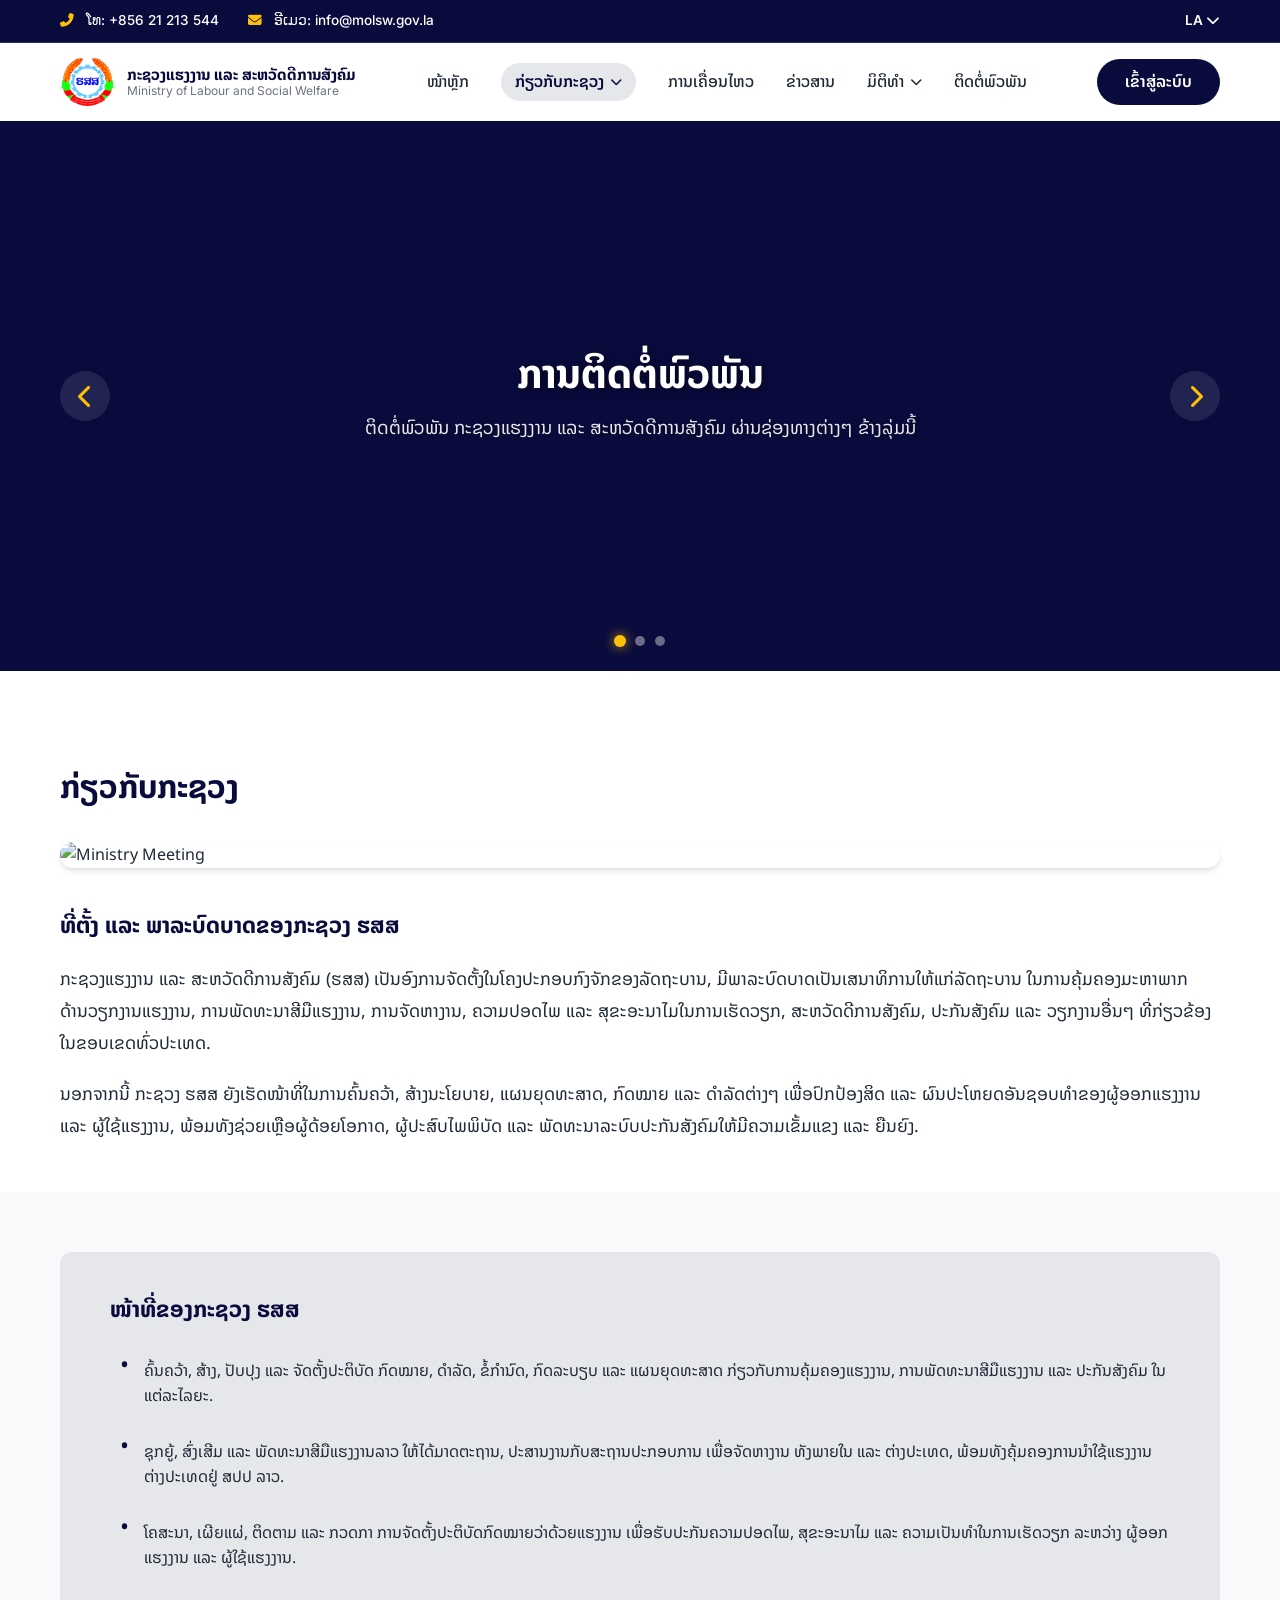
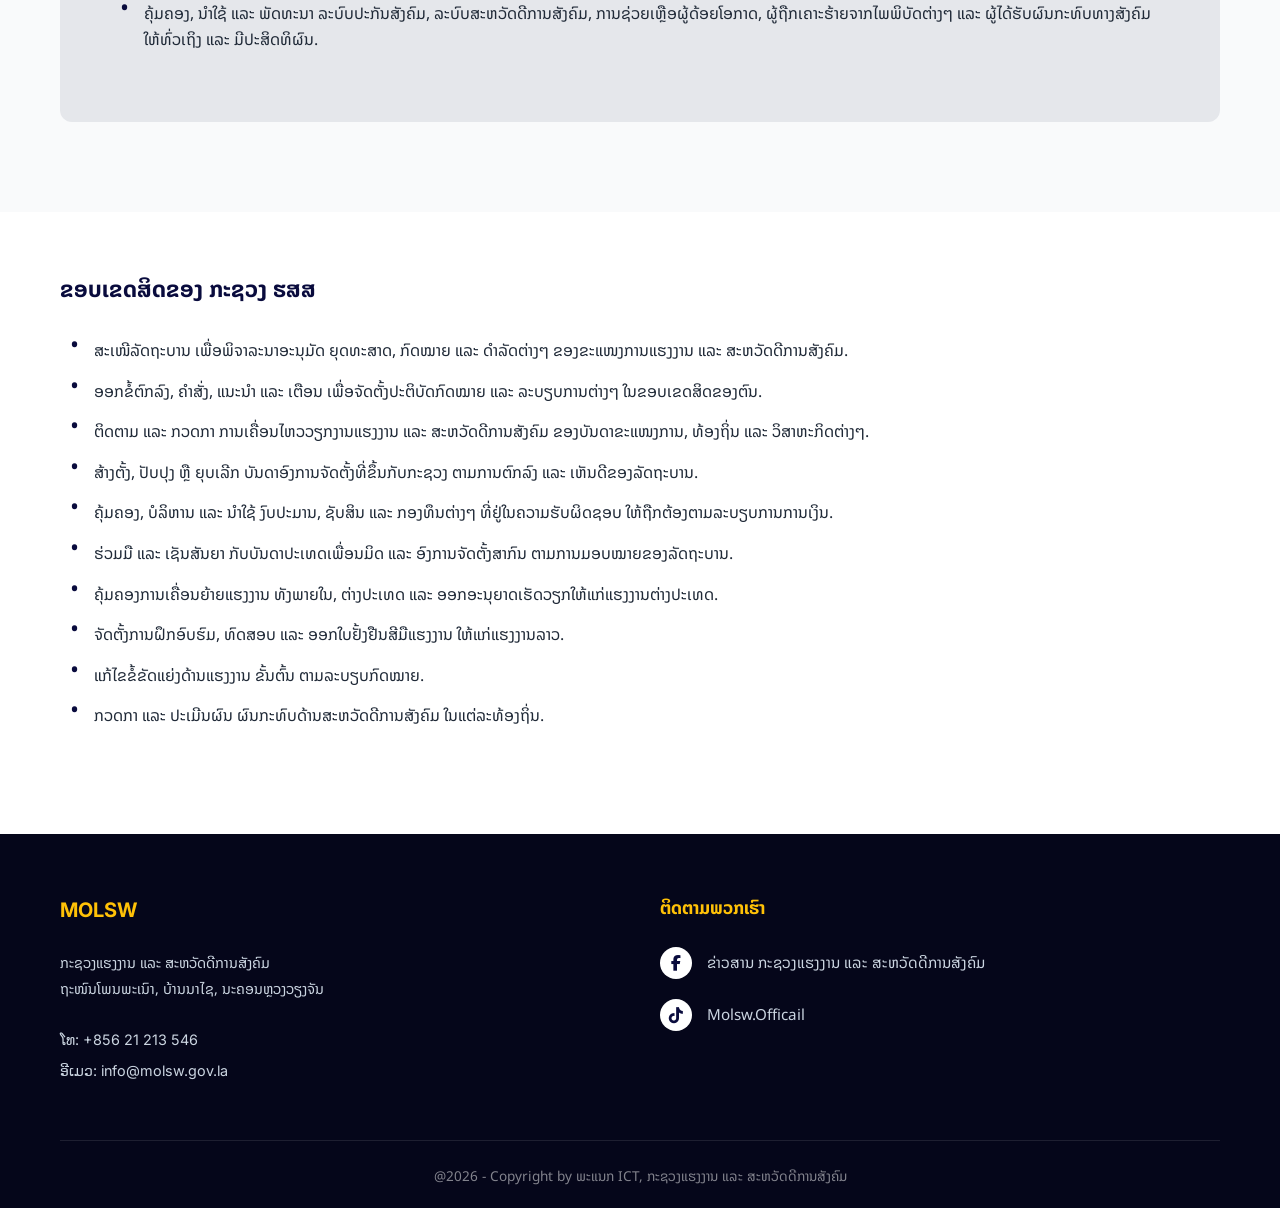
==== about.html @ d8a9773e "Initial commit with GitHub Pages deployment workflow" ====
<!doctype html>
<html lang="lo">
  <head>
    <meta charset="UTF-8" />
    <meta name="viewport" content="width=device-width, initial-scale=1.0" />
    <title>ກ່ຽວກັບກະຊວງ | About Ministry</title>
    <!-- SEO Best Practices implemented: Proper title tag and meta description below -->
    <meta
      name="description"
      content="ກ່ຽວກັບກະຊວງແຮງງານ ແລະ ສະຫວັດດີການສັງຄົມ: ທີ່ຕັ້ງ, ພາລະບົດບາດ, ໜ້າທີ່ ແລະ ຂອບເຂດສິດ."
    />
    <link rel="stylesheet" href="css/style.css" />
    <link rel="stylesheet" href="css/about.css" />
    <link
      href="https://fonts.googleapis.com/css2?family=Inter:wght@400;500;600;700&family=Noto+Sans+Lao:wght@400;500;600;700&display=swap"
      rel="stylesheet"
    />
    <link
      rel="stylesheet"
      href="https://cdnjs.cloudflare.com/ajax/libs/font-awesome/6.4.0/css/all.min.css"
    />
  </head>
  <body>
    <!-- Top Bar -->
    <div class="top-bar">
      <div class="container top-bar-inner">
        <div class="contact-info">
          <span><i class="fas fa-phone-alt"></i> ໂທ: +856 21 213 544</span>
          <span><i class="fas fa-envelope"></i> ອີເມວ: info@molsw.gov.la</span>
        </div>
        <div class="lang-selector">
          <span>LA <i class="fas fa-chevron-down"></i></span>
        </div>
      </div>
    </div>

    <!-- Navigation -->
    <nav class="navbar">
      <div class="container navbar-inner">
        <div class="logo">
          <a
            href="index.html"
            style="
              display: flex;
              align-items: center;
              gap: 12px;
              text-decoration: none;
            "
          >
            <img
              src="assets/logo.png"
              alt="MOLSW Logo"
              style="height: 48px; width: auto; object-fit: contain"
            />
            <div>
              <div
                style="
                  font-weight: 700;
                  color: var(--primary-blue);
                  font-size: 0.95rem;
                  line-height: 1.25;
                "
              >
                ກະຊວງແຮງງານ ແລະ ສະຫວັດດີການສັງຄົມ
              </div>
              <div
                style="
                  font-size: 0.75rem;
                  color: var(--text-muted);
                  font-family: var(--font-en);
                  line-height: 1.2;
                "
              >
                Ministry of Labour and Social Welfare
              </div>
            </div>
          </a>
        </div>
        <ul class="nav-links">
          <li><a href="index.html">ໜ້າຫຼັກ</a></li>
          <li class="dropdown">
            <a
              href="#"
              onclick="
                this.parentElement.classList.toggle('open');
                return false;
              "
              class="active"
              >ກ່ຽວກັບກະຊວງ <i class="fas fa-chevron-down"></i
            ></a>
            <ul class="dropdown-menu">
              <li><a href="about.html">ກ່ຽວກັບກະຊວງ</a></li>
              <li><a href="organization.html">ກົງຈັກການຈັດຕັ້ງ</a></li>
              <li><a href="sectors.html">ຂະແໜງການ</a></li>
            </ul>
          </li>
          <li><a href="activities.html">ການເຄື່ອນໄຫວ</a></li>
          <li><a href="news.html">ຂ່າວສານ</a></li>
          <li class="dropdown">
            <a
              href="#"
              onclick="
                this.parentElement.classList.toggle('open');
                return false;
              "
              >ມິຕິທຳ <i class="fas fa-chevron-down"></i
            ></a>
            <ul class="dropdown-menu">
              <li><a href="policy.html?tab=decree">ນິຕິການ</a></li>
              <li><a href="magazine.html">ວາລະສານ</a></li>
            </ul>
          </li>
          <li><a href="contact.html">ຕິດຕໍ່ພົວພັນ</a></li>
        </ul>
        <a href="#" class="btn btn-primary btn-login">ເຂົ້າສູ່ລະບົບ</a>
      </div>
    </nav>
    <div class="hero hero-sectors">
      <div class="hero-slider">
        <!-- Slide 1 -->
        <div
          class="slide active"
          style="
            background-image: url(&quot;https://images.unsplash.com/photo-1575517111478-7f6afd0973db?auto=format&fit=crop&w=1920&q=80&quot;);
          "
        >
          <div
            class="container slide-content"
            style="text-align: center; margin: 0 auto; justify-content: center"
          >
            <h1
              style="
                font-size: 2.5rem;
                text-shadow: 2px 2px 8px rgba(0, 0, 0, 0.6);
              "
            >
              ການຕິດຕໍ່ພົວພັນ
            </h1>
            <p
              style="
                font-size: 1.15rem;
                max-width: 700px;
                margin: 15px auto 0;
                text-shadow: 1px 1px 4px rgba(0, 0, 0, 0.6);
              "
            >
              ຕິດຕໍ່ພົວພັນ ກະຊວງແຮງງານ ແລະ ສະຫວັດດີການສັງຄົມ ຜ່ານຊ່ອງທາງຕ່າງໆ
              ຂ້າງລຸ່ມນີ້
            </p>
          </div>
        </div>

        <!-- Slide 2 -->
        <div
          class="slide"
          style="
            background-image: url(&quot;https://images.unsplash.com/photo-1517245386807-bb43f82c33c4?auto=format&fit=crop&w=1920&q=80&quot;);
          "
        >
          <div
            class="container slide-content"
            style="text-align: center; margin: 0 auto; justify-content: center"
          >
            <h1
              style="
                font-size: 2.5rem;
                text-shadow: 2px 2px 8px rgba(0, 0, 0, 0.6);
              "
            >
              ພົວພັນວຽກງານສະດວກວ່ອງໄວ
            </h1>
            <p
              style="
                font-size: 1.15rem;
                max-width: 700px;
                margin: 15px auto 0;
                text-shadow: 1px 1px 4px rgba(0, 0, 0, 0.6);
              "
            >
              ຍິນດີຕ້ອນຮັບ ແລະ ພ້ອມໃຫ້ບໍລິການແກ່ປະຊາຊົນທຸກພາກສ່ວນ ດ້ວຍຄວາມຈິງໃຈ
            </p>
          </div>
        </div>

        <!-- Slide 3 -->
        <div
          class="slide"
          style="
            background-image: url(&quot;https://images.unsplash.com/photo-1522071820081-009f0129c71c?auto=format&fit=crop&w=1920&q=80&quot;);
          "
        >
          <div
            class="container slide-content"
            style="text-align: center; margin: 0 auto; justify-content: center"
          >
            <h1
              style="
                font-size: 2.5rem;
                text-shadow: 2px 2px 8px rgba(0, 0, 0, 0.6);
              "
            >
              ສົ່ງຄຳຄິດເຫັນຫາພວກເຮົາ
            </h1>
            <p
              style="
                font-size: 1.15rem;
                max-width: 700px;
                margin: 15px auto 0;
                text-shadow: 1px 1px 4px rgba(0, 0, 0, 0.6);
              "
            >
              ທ່ານສາມາດສົ່ງຄຳຖາມ, ຂໍ້ສະເໜີ ຫຼື ຄຳຄິດເຫັນຕ່າງໆ
              ຜ່ານແບບຟອມອອນລາຍໄດ້ຕະຫຼອດ 24 ຊົ່ວໂມງ
            </p>
          </div>
        </div>
      </div>

      <!-- Navigation controls -->
      <div class="hero-nav container">
        <button class="nav-prev"><i class="fas fa-chevron-left"></i></button>
        <button class="nav-next"><i class="fas fa-chevron-right"></i></button>
      </div>

      <!-- Indicators dots -->
      <div class="hero-indicators">
        <span class="indicator-dot active" data-slide="0"></span>
        <span class="indicator-dot" data-slide="1"></span>
        <span class="indicator-dot" data-slide="2"></span>
      </div>
    </div>

    <!-- About Content Section -->
    <main class="about-page-content">
      <!-- Introduction -->
      <section class="section about-intro">
        <div class="container">
          <h2 class="section-title text-primary mb-30">ກ່ຽວກັບກະຊວງ</h2>
          <div class="about-hero-image mb-40">
            <img
              src="https://images.unsplash.com/photo-1556761175-5973dc0f32e7?auto=format&fit=crop&w=1200&q=80"
              alt="Ministry Meeting"
            />
          </div>

          <div class="about-role">
            <h3 class="text-primary mb-20">
              ທີ່ຕັ້ງ ແລະ ພາລະບົດບາດຂອງກະຊວງ ຮສສ
            </h3>
            <p
              class="about-description"
              style="
                font-size: 1.1rem;
                line-height: 1.8;
                color: var(--text-dark);
                margin-bottom: 20px;
              "
            >
              ກະຊວງແຮງງານ ແລະ ສະຫວັດດີການສັງຄົມ (ຮສສ)
              ເປັນອົງການຈັດຕັ້ງໃນໂຄງປະກອບກົງຈັກຂອງລັດຖະບານ,
              ມີພາລະບົດບາດເປັນເສນາທິການໃຫ້ແກ່ລັດຖະບານ ໃນການຄຸ້ມຄອງມະຫາພາກ
              ດ້ານວຽກງານແຮງງານ, ການພັດທະນາສີມືແຮງງານ, ການຈັດຫາງານ, ຄວາມປອດໄພ ແລະ
              ສຸຂະອະນາໄມໃນການເຮັດວຽກ, ສະຫວັດດີການສັງຄົມ, ປະກັນສັງຄົມ ແລະ
              ວຽກງານອື່ນໆ ທີ່ກ່ຽວຂ້ອງໃນຂອບເຂດທົ່ວປະເທດ.
            </p>
            <p
              class="about-description"
              style="
                font-size: 1.1rem;
                line-height: 1.8;
                color: var(--text-dark);
              "
            >
              ນອກຈາກນີ້ ກະຊວງ ຮສສ ຍັງເຮັດໜ້າທີ່ໃນການຄົ້ນຄວ້າ, ສ້າງນະໂຍບາຍ,
              ແຜນຍຸດທະສາດ, ກົດໝາຍ ແລະ ດຳລັດຕ່າງໆ ເພື່ອປົກປ້ອງສິດ ແລະ
              ຜົນປະໂຫຍດອັນຊອບທຳຂອງຜູ້ອອກແຮງງານ ແລະ ຜູ້ໃຊ້ແຮງງານ,
              ພ້ອມທັງຊ່ວຍເຫຼືອຜູ້ດ້ອຍໂອກາດ, ຜູ້ປະສົບໄພພິບັດ ແລະ
              ພັດທະນາລະບົບປະກັນສັງຄົມໃຫ້ມີຄວາມເຂັ້ມແຂງ ແລະ ຍືນຍົງ.
            </p>
          </div>
        </div>
      </section>

      <!-- Duties Section -->
      <section class="section duties-section bg-light">
        <div class="container">
          <div class="duties-card card">
            <h3 class="text-primary mb-30">ໜ້າທີ່ຂອງກະຊວງ ຮສສ</h3>
            <ul class="dotted-list primary-bullets">
              <li>
                ຄົ້ນຄວ້າ, ສ້າງ, ປັບປຸງ ແລະ ຈັດຕັ້ງປະຕິບັດ ກົດໝາຍ, ດຳລັດ,
                ຂໍ້ກຳນົດ, ກົດລະບຽບ ແລະ ແຜນຍຸດທະສາດ ກ່ຽວກັບການຄຸ້ມຄອງແຮງງານ,
                ການພັດທະນາສີມືແຮງງານ ແລະ ປະກັນສັງຄົມ ໃນແຕ່ລະໄລຍະ.
              </li>
              <li>
                ຊຸກຍູ້, ສົ່ງເສີມ ແລະ ພັດທະນາສີມືແຮງງານລາວ ໃຫ້ໄດ້ມາດຕະຖານ,
                ປະສານງານກັບສະຖານປະກອບການ ເພື່ອຈັດຫາງານ ທັງພາຍໃນ ແລະ ຕ່າງປະເທດ,
                ພ້ອມທັງຄຸ້ມຄອງການນຳໃຊ້ແຮງງານຕ່າງປະເທດຢູ່ ສປປ ລາວ.
              </li>
              <li>
                ໂຄສະນາ, ເຜີຍແຜ່, ຕິດຕາມ ແລະ ກວດກາ
                ການຈັດຕັ້ງປະຕິບັດກົດໝາຍວ່າດ້ວຍແຮງງານ ເພື່ອຮັບປະກັນຄວາມປອດໄພ,
                ສຸຂະອະນາໄມ ແລະ ຄວາມເປັນທຳໃນການເຮັດວຽກ ລະຫວ່າງ ຜູ້ອອກແຮງງານ ແລະ
                ຜູ້ໃຊ້ແຮງງານ.
              </li>
              <li>
                ຄຸ້ມຄອງ, ນຳໃຊ້ ແລະ ພັດທະນາ ລະບົບປະກັນສັງຄົມ,
                ລະບົບສະຫວັດດີການສັງຄົມ, ການຊ່ວຍເຫຼືອຜູ້ດ້ອຍໂອກາດ,
                ຜູ້ຖືກເຄາະຮ້າຍຈາກໄພພິບັດຕ່າງໆ ແລະ ຜູ້ໄດ້ຮັບຜົນກະທົບທາງສັງຄົມ
                ໃຫ້ທົ່ວເຖິງ ແລະ ມີປະສິດທິຜົນ.
              </li>
            </ul>
          </div>
        </div>
      </section>

      <!-- Rights Section -->
      <section class="section rights-section">
        <div class="container">
          <div class="rights-content">
            <h3 class="text-primary mb-30">ຂອບເຂດສິດຂອງ ກະຊວງ ຮສສ</h3>
            <ul class="dotted-list primary-bullets single-line">
              <li>
                ສະເໜີລັດຖະບານ ເພື່ອພິຈາລະນາອະນຸມັດ ຍຸດທະສາດ, ກົດໝາຍ ແລະ
                ດຳລັດຕ່າງໆ ຂອງຂະແໜງການແຮງງານ ແລະ ສະຫວັດດີການສັງຄົມ.
              </li>
              <li>
                ອອກຂໍ້ຕົກລົງ, ຄຳສັ່ງ, ແນະນຳ ແລະ ເຕືອນ ເພື່ອຈັດຕັ້ງປະຕິບັດກົດໝາຍ
                ແລະ ລະບຽບການຕ່າງໆ ໃນຂອບເຂດສິດຂອງຕົນ.
              </li>
              <li>
                ຕິດຕາມ ແລະ ກວດກາ ການເຄື່ອນໄຫວວຽກງານແຮງງານ ແລະ ສະຫວັດດີການສັງຄົມ
                ຂອງບັນດາຂະແໜງການ, ທ້ອງຖິ່ນ ແລະ ວິສາຫະກິດຕ່າງໆ.
              </li>
              <li>
                ສ້າງຕັ້ງ, ປັບປຸງ ຫຼື ຍຸບເລີກ ບັນດາອົງການຈັດຕັ້ງທີ່ຂຶ້ນກັບກະຊວງ
                ຕາມການຕົກລົງ ແລະ ເຫັນດີຂອງລັດຖະບານ.
              </li>
              <li>
                ຄຸ້ມຄອງ, ບໍລິຫານ ແລະ ນຳໃຊ້ ງົບປະມານ, ຊັບສິນ ແລະ ກອງທຶນຕ່າງໆ
                ທີ່ຢູ່ໃນຄວາມຮັບຜິດຊອບ ໃຫ້ຖືກຕ້ອງຕາມລະບຽບການການເງິນ.
              </li>
              <li>
                ຮ່ວມມື ແລະ ເຊັນສັນຍາ ກັບບັນດາປະເທດເພື່ອນມິດ ແລະ
                ອົງການຈັດຕັ້ງສາກົນ ຕາມການມອບໝາຍຂອງລັດຖະບານ.
              </li>
              <li>
                ຄຸ້ມຄອງການເຄື່ອນຍ້າຍແຮງງານ ທັງພາຍໃນ, ຕ່າງປະເທດ ແລະ
                ອອກອະນຸຍາດເຮັດວຽກໃຫ້ແກ່ແຮງງານຕ່າງປະເທດ.
              </li>
              <li>
                ຈັດຕັ້ງການຝຶກອົບຮົມ, ທົດສອບ ແລະ ອອກໃບຢັ້ງຢືນສີມືແຮງງານ
                ໃຫ້ແກ່ແຮງງານລາວ.
              </li>
              <li>ແກ້ໄຂຂໍ້ຂັດແຍ່ງດ້ານແຮງງານ ຂັ້ນຕົ້ນ ຕາມລະບຽບກົດໝາຍ.</li>
              <li>
                ກວດກາ ແລະ ປະເມີນຜົນ ຜົນກະທົບດ້ານສະຫວັດດີການສັງຄົມ
                ໃນແຕ່ລະທ້ອງຖິ່ນ.
              </li>
            </ul>
          </div>
        </div>
      </section>
    </main>

    <!-- Footer -->
    <footer class="footer">
      <div class="container">
        <div class="footer-grid">
          <!-- Left Info -->
          <div class="footer-info">
            <h3 class="footer-brand">MOLSW</h3>
            <p class="footer-address">
              ກະຊວງແຮງງານ ແລະ ສະຫວັດດີການສັງຄົມ<br />ຖະໜົນໂພນພະເນົາ, ບ້ານນາໄຊ,
              ນະຄອນຫຼວງວຽງຈັນ
            </p>
            <div class="footer-contact">
              <p>ໂທ: +856 21 213 546</p>
              <p>ອີເມວ: info@molsw.gov.la</p>
            </div>
          </div>

          <!-- Right Socials -->
          <div class="footer-social">
            <h3 class="social-title">ຕິດຕາມພວກເຮົາ</h3>
            <div class="social-links">
              <a href="#" class="social-item">
                <div class="social-icon"><i class="fab fa-facebook-f"></i></div>
                <span>ຂ່າວສານ ກະຊວງແຮງງານ ແລະ ສະຫວັດດີການສັງຄົມ</span>
              </a>
              <a href="#" class="social-item">
                <div class="social-icon"><i class="fab fa-tiktok"></i></div>
                <span>Molsw.Officail</span>
              </a>
            </div>
          </div>
        </div>

        <div class="footer-bottom">
          <p>
            @2026 - Copyright by ພະແນກ ICT, ກະຊວງແຮງງານ ແລະ ສະຫວັດດີການສັງຄົມ
          </p>
        </div>
      </div>
    </footer>

    <!-- JavaScript logic for Hero Carousel Slider -->
    <script>
      document.addEventListener("DOMContentLoaded", () => {
        const slides = document.querySelectorAll(".hero-slider .slide");
        const prevBtn = document.querySelector(".nav-prev");
        const nextBtn = document.querySelector(".nav-next");
        const dots = document.querySelectorAll(".indicator-dot");
        let currentIndex = 0;
        let slideInterval;
        const intervalTime = 5000;

        function showSlide(index) {
          slides.forEach((slide) => slide.classList.remove("active"));
          dots.forEach((dot) => dot.classList.remove("active"));
          slides[index].classList.add("active");
          dots[index].classList.add("active");
          currentIndex = index;
        }

        function nextSlide() {
          let nextIndex = currentIndex + 1;
          if (nextIndex >= slides.length) {
            nextIndex = 0;
          }
          showSlide(nextIndex);
        }

        function prevSlide() {
          let prevIndex = currentIndex - 1;
          if (prevIndex < 0) {
            prevIndex = slides.length - 1;
          }
          showSlide(prevIndex);
        }

        if (nextBtn) {
          nextBtn.addEventListener("click", () => {
            nextSlide();
            resetInterval();
          });
        }

        if (prevBtn) {
          prevBtn.addEventListener("click", () => {
            prevSlide();
            resetInterval();
          });
        }

        dots.forEach((dot, idx) => {
          dot.addEventListener("click", () => {
            showSlide(idx);
            resetInterval();
          });
        });

        function startInterval() {
          slideInterval = setInterval(nextSlide, intervalTime);
        }

        function resetInterval() {
          clearInterval(slideInterval);
          startInterval();
        }

        if (slides.length > 0) {
          startInterval();
        }
      });
    </script>
  </body>
</html>
---- css/style.css ----
:root {
    --primary-blue: #090B3D;
    --secondary-blue: #1A1D6B;
    --accent-yellow: #FFC107;
    --accent-red: #E63946;
    --text-dark: #1F2937;
    --text-muted: #6B7280;
    --bg-light: #F9FAFB;
    --bg-white: #FFFFFF;
    --border-color: #E5E7EB;
    
    --font-lao: 'Noto Sans Lao', sans-serif;
    --font-en: 'Inter', sans-serif;
    
    --shadow-sm: 0 1px 2px 0 rgba(0, 0, 0, 0.05);
    --shadow-md: 0 4px 6px -1px rgba(0, 0, 0, 0.1), 0 2px 4px -1px rgba(0, 0, 0, 0.06);
    --shadow-lg: 0 10px 15px -3px rgba(0, 0, 0, 0.1), 0 4px 6px -2px rgba(0, 0, 0, 0.05);
    --shadow-hover: 0 20px 25px -5px rgba(0, 0, 0, 0.1), 0 10px 10px -5px rgba(0, 0, 0, 0.04);
}

html {
    scroll-behavior: smooth;
}

* {
    margin: 0;
    padding: 0;
    box-sizing: border-box;
}

body {
    font-family: var(--font-lao);
    color: var(--text-dark);
    line-height: 1.6;
    background-color: var(--bg-white);
    overflow-x: hidden;
}

a {
    text-decoration: none;
    color: inherit;
}

ul {
    list-style: none;
}

.container {
    max-width: 1200px;
    margin: 0 auto;
    padding: 0 20px;
}

/* Utilities */
.text-center { text-align: center; }
.bg-light { background-color: var(--bg-light); }
.bg-dark-blue { background-color: var(--primary-blue); }
.text-white { color: var(--bg-white); }
.text-white .subtitle { color: rgba(255,255,255,0.7); }

/* Buttons */
.btn {
    display: inline-block;
    padding: 10px 24px;
    border-radius: 8px;
    font-weight: 600;
    transition: all 0.3s cubic-bezier(0.4, 0, 0.2, 1);
    cursor: pointer;
    border: none;
    text-align: center;
}

.btn-primary {
    background-color: var(--primary-blue);
    color: white;
}
.btn-primary:hover { 
    background-color: var(--secondary-blue); 
    transform: translateY(-2px); 
    box-shadow: var(--shadow-md);
}

.btn-yellow {
    background-color: var(--accent-yellow);
    color: var(--primary-blue);
    border-radius: 50px; /* pill shape like mockup */
}
.btn-yellow:hover { 
    filter: brightness(1.05); 
    transform: translateY(-2px); 
    box-shadow: 0 10px 15px -3px rgba(255, 193, 7, 0.4);
}

.btn-red {
    background-color: var(--accent-red);
    color: white;
    border-radius: 50px;
}
.btn-red:hover { 
    filter: brightness(1.1); 
    transform: translateY(-2px);
    box-shadow: 0 10px 15px -3px rgba(230, 57, 70, 0.4);
}

.btn-dark-blue {
    background-color: var(--primary-blue);
    color: white;
    width: 100%;
    border-radius: 8px;
}
.btn-dark-blue:hover { 
    background-color: var(--secondary-blue); 
}

.btn-sm { padding: 8px 20px; font-size: 0.9rem; }

/* Top Bar */
.top-bar {
    background-color: var(--primary-blue);
    color: var(--bg-white);
    padding: 10px 0;
    font-size: 0.85rem;
    font-family: var(--font-en);
    border-bottom: 1px solid rgba(255, 255, 255, 0.15);
}
.top-bar-inner {
    display: flex;
    justify-content: space-between;
    align-items: center;
}
.contact-info span { margin-right: 25px; font-weight: 500;}
.contact-info i { margin-right: 8px; color: var(--accent-yellow); }
.lang-selector { 
    cursor: pointer; 
    font-weight: 600;
    display: flex;
    align-items: center;
    gap: 5px;
}

.navbar {
    background-color: var(--bg-white);
    padding: 15px 0;
    box-shadow: var(--shadow-sm);
    position: sticky;
    top: 0;
    z-index: 100;
}
.navbar-inner {
    display: flex;
    justify-content: space-between;
    align-items: center;
}
.logo-link {
    display: flex;
    align-items: center;
    gap: 12px;
    text-decoration: none;
}
.logo-img {
    height: 48px;
    width: auto;
    object-fit: contain;
}
.logo-title {
    font-weight: 700;
    color: var(--primary-blue);
    font-size: 0.95rem;
    line-height: 1.25;
}
.logo-subtitle {
    font-size: 0.75rem;
    color: var(--text-muted);
    font-family: var(--font-en);
    line-height: 1.2;
}
.nav-links li {
    position: relative;
}
/* Dropdown Navigation */
.dropdown-menu {
    position: absolute;
    top: 100%;
    left: 50%;
    transform: translateX(-50%) translateY(10px);
    background: var(--bg-white);
    min-width: 200px;
    box-shadow: 0 4px 6px rgba(0,0,0,0.1);
    border-radius: 8px;
    padding: 10px 0;
    opacity: 0;
    visibility: hidden;
    transition: all 0.3s ease;
    z-index: 1000;
    list-style: none;
}
.dropdown.open .dropdown-menu,
.dropdown:hover .dropdown-menu {
    opacity: 1;
    visibility: visible;
    transform: translateX(-50%) translateY(0);
}
.dropdown-menu li {
    padding: 0;
}
.dropdown-menu a {
    display: block;
    padding: 10px 20px;
    color: var(--text-dark);
    font-weight: 500;
    font-size: 0.95rem;
}
.dropdown-menu a:hover {
    background-color: #f3f4f6;
    color: var(--primary-blue);
}
.nav-links {
    display: flex;
    gap: 32px;
    align-items: center;
}
.nav-links a {
    font-weight: 500;
    font-size: 1rem;
    color: var(--text-dark);
    transition: all 0.3s ease;
    display: flex;
    align-items: center;
    gap: 6px;
}
.nav-links a:hover {
    color: var(--primary-blue);
}
.nav-links a.active { 
    font-weight: 600;
    color: var(--primary-blue);
    background-color: var(--border-color);
    padding: 6px 14px;
    border-radius: 20px;
}
.nav-links i { font-size: 0.75rem; }

.btn-login {
    border-radius: 50px;
    padding: 10px 28px;
}

/* Hero Section */
.hero {
    position: relative;
    height: 550px;
    background-color: var(--primary-blue);
    overflow: hidden;
}
.slide {
    height: 100%;
    background-size: cover;
    background-position: center;
    background-repeat: no-repeat;
    position: relative;
    display: flex;
    align-items: center;
    justify-content: center;
}
.slide::before {
    content: '';
    position: absolute;
    inset: 0;
    background: linear-gradient(to right, rgba(9, 11, 61, 0.8) 0%, rgba(9, 11, 61, 0.2) 100%);
}
.slide-content {
    position: relative;
    color: white;
    z-index: 10;
    max-width: 700px;
    text-align: center;
    margin: 0 auto;
}
.slide-content h1 {
    font-size: 3.5rem;
    margin-bottom: 15px;
    line-height: 1.2;
    font-weight: 700;
    text-shadow: 0 2px 10px rgba(0,0,0,0.5);
}
.slide-content p {
    font-size: 1.25rem;
    margin-bottom: 35px;
    opacity: 0.9;
    text-shadow: 0 1px 5px rgba(0,0,0,0.5);
}
.hero-nav {
    position: absolute;
    top: 50%;
    left: 50%;
    transform: translate(-50%, -50%);
    width: 100%;
    display: flex;
    justify-content: space-between;
    pointer-events: none;
    z-index: 20;
}
.hero-nav button {
    pointer-events: auto;
    background: rgba(255, 255, 255, 0.1);
    backdrop-filter: blur(4px);
    color: var(--accent-yellow);
    border: none;
    width: 50px;
    height: 50px;
    border-radius: 50%;
    font-size: 1.5rem;
    cursor: pointer;
    transition: all 0.3s;
    display: flex;
    align-items: center;
    justify-content: center;
}
.hero-nav button:hover { 
    background: rgba(255, 255, 255, 0.2);
    transform: scale(1.1); 
}

/* Hero Carousel Fade & Cinematic Scale Transition */
.hero-slider {
    position: relative;
    width: 100%;
    height: 100%;
}

.hero-slider .slide {
    position: absolute;
    top: 0;
    left: 0;
    width: 100%;
    height: 100%;
    opacity: 0;
    transition: opacity 1.5s cubic-bezier(0.4, 0, 0.2, 1), transform 1.8s cubic-bezier(0.4, 0, 0.2, 1);
    transform: scale(1.04);
    z-index: 1;
}

.hero-slider .slide.active {
    opacity: 1;
    transform: scale(1);
    z-index: 2;
}

/* Slide Indicators */
.hero-indicators {
    position: absolute;
    bottom: 25px;
    left: 50%;
    transform: translateX(-50%);
    display: flex;
    gap: 10px;
    z-index: 25;
}

.indicator-dot {
    width: 10px;
    height: 10px;
    border-radius: 50%;
    background: rgba(255, 255, 255, 0.4);
    cursor: pointer;
    transition: all 0.3s ease;
}

.indicator-dot:hover {
    background: rgba(255, 255, 255, 0.8);
}

.indicator-dot.active {
    background: var(--accent-yellow);
    transform: scale(1.2);
    box-shadow: 0 0 10px rgba(255, 193, 7, 0.8);
}


/* Sections Common */
.section { padding: 90px 0; }
.section-header {
    text-align: center;
    margin-bottom: 60px;
}
.section-header h2 {
    color: var(--primary-blue);
    font-size: 2.25rem;
    margin-bottom: 15px;
    font-weight: 700;
}
.section-header p {
    color: var(--text-muted);
    font-size: 1.1rem;
    max-width: 600px;
    margin: 0 auto;
}

/* Cards Common */
.card {
    background: var(--bg-white);
    border-radius: 16px;
    overflow: hidden;
    box-shadow: var(--shadow-md);
    transition: transform 0.4s cubic-bezier(0.4, 0, 0.2, 1), box-shadow 0.4s ease;
}
.card:hover {
    transform: translateY(-8px);
    box-shadow: var(--shadow-hover);
}
.card img { width: 100%; height: auto; display: block; }
.card-content { padding: 30px; }

/* Activities Grid */
.activities-grid {
    display: grid;
    grid-template-columns: 2fr 1fr;
    gap: 30px;
}
.activity-main { position: relative; }
.activity-main img { height: 450px; object-fit: cover; }
.activity-main .card-content {
    position: absolute;
    bottom: 0;
    left: 0;
    right: 0;
    background: linear-gradient(to top, rgba(9, 11, 61, 0.95) 0%, rgba(9, 11, 61, 0.7) 60%, transparent 100%);
    color: white;
    padding: 40px;
}
.activity-main h3 { font-size: 1.75rem; margin-bottom: 12px; line-height: 1.4;}
.activity-main .date { font-size: 0.95rem; margin-bottom: 20px; opacity: 0.8; font-family: var(--font-en); }

.activity-announcement {
    background-color: var(--primary-blue);
    color: white;
    display: flex;
    flex-direction: column;
    justify-content: center;
}
.activity-announcement h3 { font-size: 1.5rem; font-weight: 600;}
.announcement-graphic img { 
    border-radius: 12px; 
    box-shadow: var(--shadow-md);
    height: 320px;
    object-fit: cover;
}

/* News Grid */
.news-grid {
    display: grid;
    grid-template-columns: repeat(3, 1fr);
    gap: 30px;
}
.img-zoom {
    overflow: hidden;
}
.news-card img { 
    height: 240px; 
    object-fit: cover; 
    transition: transform 0.5s ease;
}
.news-card:hover img {
    transform: scale(1.05);
}
.news-card h3 {
    font-size: 1.25rem;
    margin-bottom: 15px;
    color: var(--primary-blue);
    display: -webkit-box;
    -webkit-line-clamp: 2;
    -webkit-box-orient: vertical;
    overflow: hidden;
    line-height: 1.5;
}
.news-card p {
    color: var(--text-muted);
    font-size: 0.95rem;
    margin-bottom: 25px;
    display: -webkit-box;
    -webkit-line-clamp: 3;
    -webkit-box-orient: vertical;
    overflow: hidden;
}
.read-more {
    color: var(--primary-blue);
    font-weight: 600;
    font-size: 0.95rem;
    display: inline-flex;
    align-items: center;
    gap: 8px;
    transition: gap 0.3s;
}
.read-more:hover { 
    gap: 12px;
    color: var(--secondary-blue);
}

/* Services Grid */
.services {
    position: relative;
}
.services::before {
    content: '';
    position: absolute;
    top: 0; left: 0; right: 0; bottom: 0;
    background-image: url('data:image/svg+xml,%3Csvg width="60" height="60" viewBox="0 0 60 60" xmlns="http://www.w3.org/2000/svg"%3E%3Cg fill="none" fill-rule="evenodd"%3E%3Cg fill="%23ffffff" fill-opacity="0.05"%3E%3Cpath d="M36 34v-4h-2v4h-4v2h4v4h2v-4h4v-2h-4zm0-30V0h-2v4h-4v2h4v4h2V6h4V4h-4zM6 34v-4H4v4H0v2h4v4h2v-4h4v-2H6zM6 4V0H4v4H0v2h4v4h2V6h4V4H6z"/%3E%3C/g%3E%3C/g%3E%3C/svg%3E');
    pointer-events: none;
}
.services-grid {
    display: grid;
    grid-template-columns: repeat(4, 1fr);
    gap: 30px;
    margin-top: 60px;
    position: relative;
    z-index: 1;
}
.service-card {
    background: var(--bg-white);
    border-radius: 20px;
    padding: 40px 25px;
    color: var(--text-dark);
    transition: transform 0.4s ease, box-shadow 0.4s ease;
    box-shadow: var(--shadow-lg);
}
.service-card:hover { 
    transform: translateY(-12px); 
    box-shadow: 0 25px 30px -5px rgba(0, 0, 0, 0.2);
}
.icon-wrapper {
    width: 80px;
    height: 80px;
    margin: 0 auto 25px;
    border-radius: 50%;
    background: var(--bg-light);
    display: flex;
    align-items: center;
    justify-content: center;
    border: 3px solid var(--border-color);
    transition: border-color 0.3s;
}
.service-card:hover .icon-wrapper {
    border-color: var(--accent-yellow);
}
.service-card h3 {
    font-size: 1.25rem;
    color: var(--primary-blue);
    margin-bottom: 15px;
    font-weight: 700;
}
.service-card p {
    font-size: 0.95rem;
    color: var(--text-muted);
    margin-bottom: 25px;
    min-height: 70px;
}
.service-link {
    display: inline-block;
    color: var(--primary-blue);
    font-weight: 600;
    border-bottom: 2px solid transparent;
    padding-bottom: 2px;
    transition: border-color 0.3s;
}
.service-card:hover .service-link {
    border-color: var(--accent-yellow);
}

/* Legislation */
.tabs {
    display: flex;
    background: var(--bg-light);
    border-radius: 12px;
    padding: 6px;
    margin-bottom: 50px;
    box-shadow: inset 0 2px 4px rgba(0,0,0,0.02);
}
.tab-btn {
    flex: 1;
    padding: 14px 0;
    border: none;
    background: transparent;
    font-family: inherit;
    font-size: 1.05rem;
    font-weight: 600;
    color: var(--text-muted);
    cursor: pointer;
    border-radius: 8px;
    transition: all 0.3s ease;
}
.tab-btn.active {
    background: var(--bg-white);
    color: var(--primary-blue);
    box-shadow: var(--shadow-sm);
}
.docs-grid {
    display: grid;
    grid-template-columns: repeat(3, 1fr);
    gap: 30px;
}
.doc-card {
    border-radius: 16px;
    border: 1px solid var(--border-color);
    box-shadow: none;
}
.doc-card:hover {
    border-color: transparent;
}
.doc-card h4 {
    font-size: 1.15rem;
    margin-bottom: 25px;
    color: var(--primary-blue);
    min-height: 60px;
    line-height: 1.4;
}
.doc-desc {
    font-size: 0.9rem;
    color: var(--text-muted);
    line-height: 1.6;
    margin-bottom: 30px;
    min-height: 70px;
    display: flex;
    align-items: center;
    justify-content: center;
}

/* Magazines Section */
.magazines-grid {
    display: grid;
    grid-template-columns: repeat(4, 1fr);
    gap: 20px;
}
.magazine-card {
    text-align: center;
}
.mag-cover {
    position: relative;
    border-radius: 12px;
    overflow: hidden;
    border: 2px solid var(--primary-blue);
    margin-bottom: 15px;
    box-shadow: var(--shadow-sm);
    transition: transform 0.3s;
    background: white;
}
.mag-cover:hover {
    transform: translateY(-5px);
}
.mag-cover img {
    width: 100%;
    height: 320px;
    object-fit: cover;
    display: block;
}
.mag-overlay {
    position: absolute;
    bottom: 20px;
    left: 0;
    right: 0;
    display: flex;
    flex-direction: column;
    align-items: center;
    gap: 12px;
}
.download-icon {
    background: #4CAF50;
    color: white;
    width: 32px;
    height: 32px;
    border-radius: 50%;
    display: flex;
    align-items: center;
    justify-content: center;
    box-shadow: var(--shadow-md);
    transition: background 0.3s;
    font-size: 0.85rem;
}
.download-icon:hover { background: #45a049; }
.mag-info h4 {
    font-size: 0.95rem;
    color: var(--primary-blue);
    margin-bottom: 8px;
    display: -webkit-box;
    -webkit-line-clamp: 2;
    -webkit-box-orient: vertical;
    overflow: hidden;
    line-height: 1.4;
}
.mag-info p {
    font-size: 0.8rem;
    color: var(--text-muted);
}

/* Minister Section */
.minister-section {
    padding-top: 50px;
    padding-bottom: 90px;
}
.minister-grid {
    display: grid;
    grid-template-columns: 1fr 1.2fr;
    gap: 60px;
    align-items: center;
}
.minister-profile-card {
    background: var(--primary-blue);
    border-radius: 20px;
    color: white;
    display: flex;
    align-items: center;
    padding: 35px 40px;
    position: relative;
    box-shadow: var(--shadow-lg);
}
.profile-content {
    flex: 1;
    padding-right: 25px;
}
.profile-content h3 {
    font-size: 1.4rem;
    color: white;
    margin-bottom: 8px;
    font-weight: 700;
}
.profile-content .title {
    font-size: 0.8rem;
    color: rgba(255,255,255,0.7);
    margin-bottom: 25px;
    line-height: 1.5;
}
.profile-links {
    display: flex;
    flex-direction: column;
    gap: 12px;
}
.profile-links a {
    display: flex;
    align-items: center;
    gap: 15px;
    font-weight: 600;
    font-size: 0.9rem;
    transition: color 0.3s;
    font-family: var(--font-en);
}
.profile-links a:hover {
    color: var(--accent-yellow);
}
.profile-image {
    width: 140px;
    height: 140px;
    border-radius: 50%;
    overflow: hidden;
    border: 3px solid var(--bg-white);
    flex-shrink: 0;
    box-shadow: var(--shadow-md);
}
.profile-image img {
    width: 100%;
    height: 100%;
    object-fit: cover;
}

.minister-message .message-title {
    color: var(--primary-blue);
    font-size: 1.5rem;
    font-weight: 700;
    margin-bottom: 25px;
}
.quote-content {
    display: flex;
    align-items: flex-start;
    gap: 15px;
}
.quote-icon {
    color: var(--primary-blue);
    font-size: 1.25rem;
}
.quote-icon.right {
    align-self: flex-end;
}
.quote-text {
    flex: 1;
    font-size: 1.15rem;
    line-height: 1.8;
    color: var(--text-dark);
    font-style: italic;
    margin-top: 5px;
}

/* Footer */
.footer {
    background-color: #05061A;
    color: white;
    padding: 60px 0 20px;
}
.footer-grid {
    display: grid;
    grid-template-columns: 1fr 1fr;
    gap: 40px;
    margin-bottom: 50px;
}
.footer-brand {
    color: var(--accent-yellow);
    font-size: 1.25rem;
    font-weight: 700;
    margin-bottom: 25px;
    font-family: var(--font-en);
}
.footer-address {
    font-size: 0.9rem;
    line-height: 1.8;
    margin-bottom: 25px;
    color: #cbd5e1;
}
.footer-contact p {
    font-size: 0.9rem;
    margin-bottom: 8px;
    color: #cbd5e1;
    font-family: var(--font-en);
}

.social-title {
    color: var(--accent-yellow);
    font-size: 1.1rem;
    font-weight: 700;
    margin-bottom: 25px;
}
.social-links {
    display: flex;
    flex-direction: column;
    gap: 20px;
}
.social-item {
    display: flex;
    align-items: center;
    gap: 15px;
    color: #cbd5e1;
    transition: color 0.3s;
    font-size: 0.95rem;
}
.social-item:hover {
    color: white;
}
.social-icon {
    width: 32px;
    height: 32px;
    background: white;
    color: var(--primary-blue);
    border-radius: 50%;
    display: flex;
    align-items: center;
    justify-content: center;
    font-size: 1rem;
}

.footer-bottom {
    border-top: 1px solid rgba(255,255,255,0.1);
    padding-top: 25px;
    text-align: center;
    font-size: 0.85rem;
    color: rgba(255,255,255,0.5);
}

/* Responsive */
@media (max-width: 1024px) {
    .nav-links { display: none; }
    .activities-grid, .services-grid { grid-template-columns: repeat(2, 1fr); }
    .news-grid, .docs-grid { grid-template-columns: repeat(2, 1fr); }
    .slide-content h1 { font-size: 2.75rem; }
    .magazines-grid { grid-template-columns: repeat(2, 1fr); }
    .minister-grid { grid-template-columns: 1fr; }
    .minister-profile-card { max-width: 500px; margin: 0 auto; }
}
@media (max-width: 768px) {
    .activities-grid, .services-grid, .news-grid, .docs-grid { grid-template-columns: 1fr; }
    .hero { height: 450px; }
    .slide-content h1 { font-size: 2.25rem; }
    .tabs { flex-wrap: wrap; }
    .tab-btn { flex: 50%; }
    .top-bar-inner { flex-direction: column; gap: 10px; }
    .section { padding: 60px 0; }
    .magazines-grid { grid-template-columns: 1fr; }
    .minister-profile-card { flex-direction: column; text-align: center; padding: 30px 20px; }
    .profile-content { padding-right: 0; margin-bottom: 25px; }
    .profile-links { align-items: center; }
    .footer-grid { grid-template-columns: 1fr; }
}
---- css/about.css ----
/* About Page Specific Styles */

/* Dropdown Navigation */
.nav-links li {
    position: relative;
}
.dropdown-menu {
    position: absolute;
    top: 100%;
    left: 50%;
    transform: translateX(-50%) translateY(10px);
    background: var(--bg-white);
    min-width: 180px;
    box-shadow: var(--shadow-lg);
    border-radius: 8px;
    padding: 10px 0;
    opacity: 0;
    visibility: hidden;
    transition: all 0.3s ease;
    z-index: 1000;
}
.dropdown.open .dropdown-menu,
.dropdown:hover .dropdown-menu {
    opacity: 1;
    visibility: visible;
    transform: translateX(-50%) translateY(0);
}
.dropdown-menu li {
    padding: 0;
}
.dropdown-menu a {
    display: block;
    padding: 10px 20px;
    color: var(--text-dark);
    font-weight: 500;
    font-size: 0.95rem;
}
.dropdown-menu a:hover {
    background-color: var(--bg-light);
    color: var(--primary-blue);
}

/* Helper Classes */
.text-primary { color: var(--primary-blue); font-weight: 700; }
.mb-20 { margin-bottom: 20px; }
.mb-30 { margin-bottom: 30px; }
.mb-40 { margin-bottom: 40px; }
.mt-50 { margin-top: 50px; }

/* About Introduction */
.about-intro {
    padding-bottom: 50px;
}
.section-title {
    font-size: 2rem;
}
.about-hero-image {
    border-radius: 16px;
    overflow: hidden;
    box-shadow: var(--shadow-md);
}
.about-hero-image img {
    width: 100%;
    max-height: 500px;
    object-fit: cover;
    display: block;
}
.about-role h3 {
    font-size: 1.4rem;
}

/* Dotted Lines Component */
.dotted-lines {
    display: flex;
    flex-direction: column;
    gap: 15px;
    width: 100%;
}
.dotted-lines.large {
    gap: 20px;
}
.dot-line {
    border-bottom: 2px dotted #9ca3af; /* gray-400 */
    width: 100%;
    height: 2px;
}

/* Dark Separator */
.dark-separator {
    height: 40px;
    background-color: #333333;
    width: 100%;
}

/* Duties Section */
.duties-section {
    padding-top: 60px;
}
.duties-card {
    background: #e5e7eb; /* a distinct light gray based on mockup */
    padding: 40px 50px;
    border-radius: 12px;
    box-shadow: none; /* remove hover shadow to match static card look */
    border: none;
}
.duties-card:hover {
    transform: none; /* disable hover scale */
    box-shadow: none;
}
.duties-card h3 {
    font-size: 1.4rem;
}

/* Dotted List Component */
.dotted-list {
    list-style: none;
    padding-left: 10px;
}
.dotted-list li {
    display: flex;
    align-items: flex-start;
    margin-bottom: 30px;
}
.dotted-list li::before {
    content: "•";
    color: var(--primary-blue);
    font-size: 1.5rem;
    line-height: 1;
    margin-right: 15px;
    display: block;
    margin-top: -5px;
}
.dotted-list .dotted-lines {
    flex: 1;
    gap: 15px;
}
.dotted-list.single-line li {
    margin-bottom: 15px;
}
.dotted-list.single-line li .dot-line {
    margin-top: 8px;
}

/* Rights Section */
.rights-section {
    background-color: var(--bg-white);
    padding-top: 60px;
}
.rights-content {
    max-width: 1000px;
}
.rights-content h3 {
    font-size: 1.4rem;
}

/* Adjustments for Hero on About Page if needed */
.hero-about {
    height: 350px; /* Mockup shows a shorter hero */
}

/* Responsive Overrides */
@media (max-width: 768px) {
    .duties-card {
        padding: 30px 20px;
    }
    .about-hero-image img {
        max-height: 300px;
    }
}
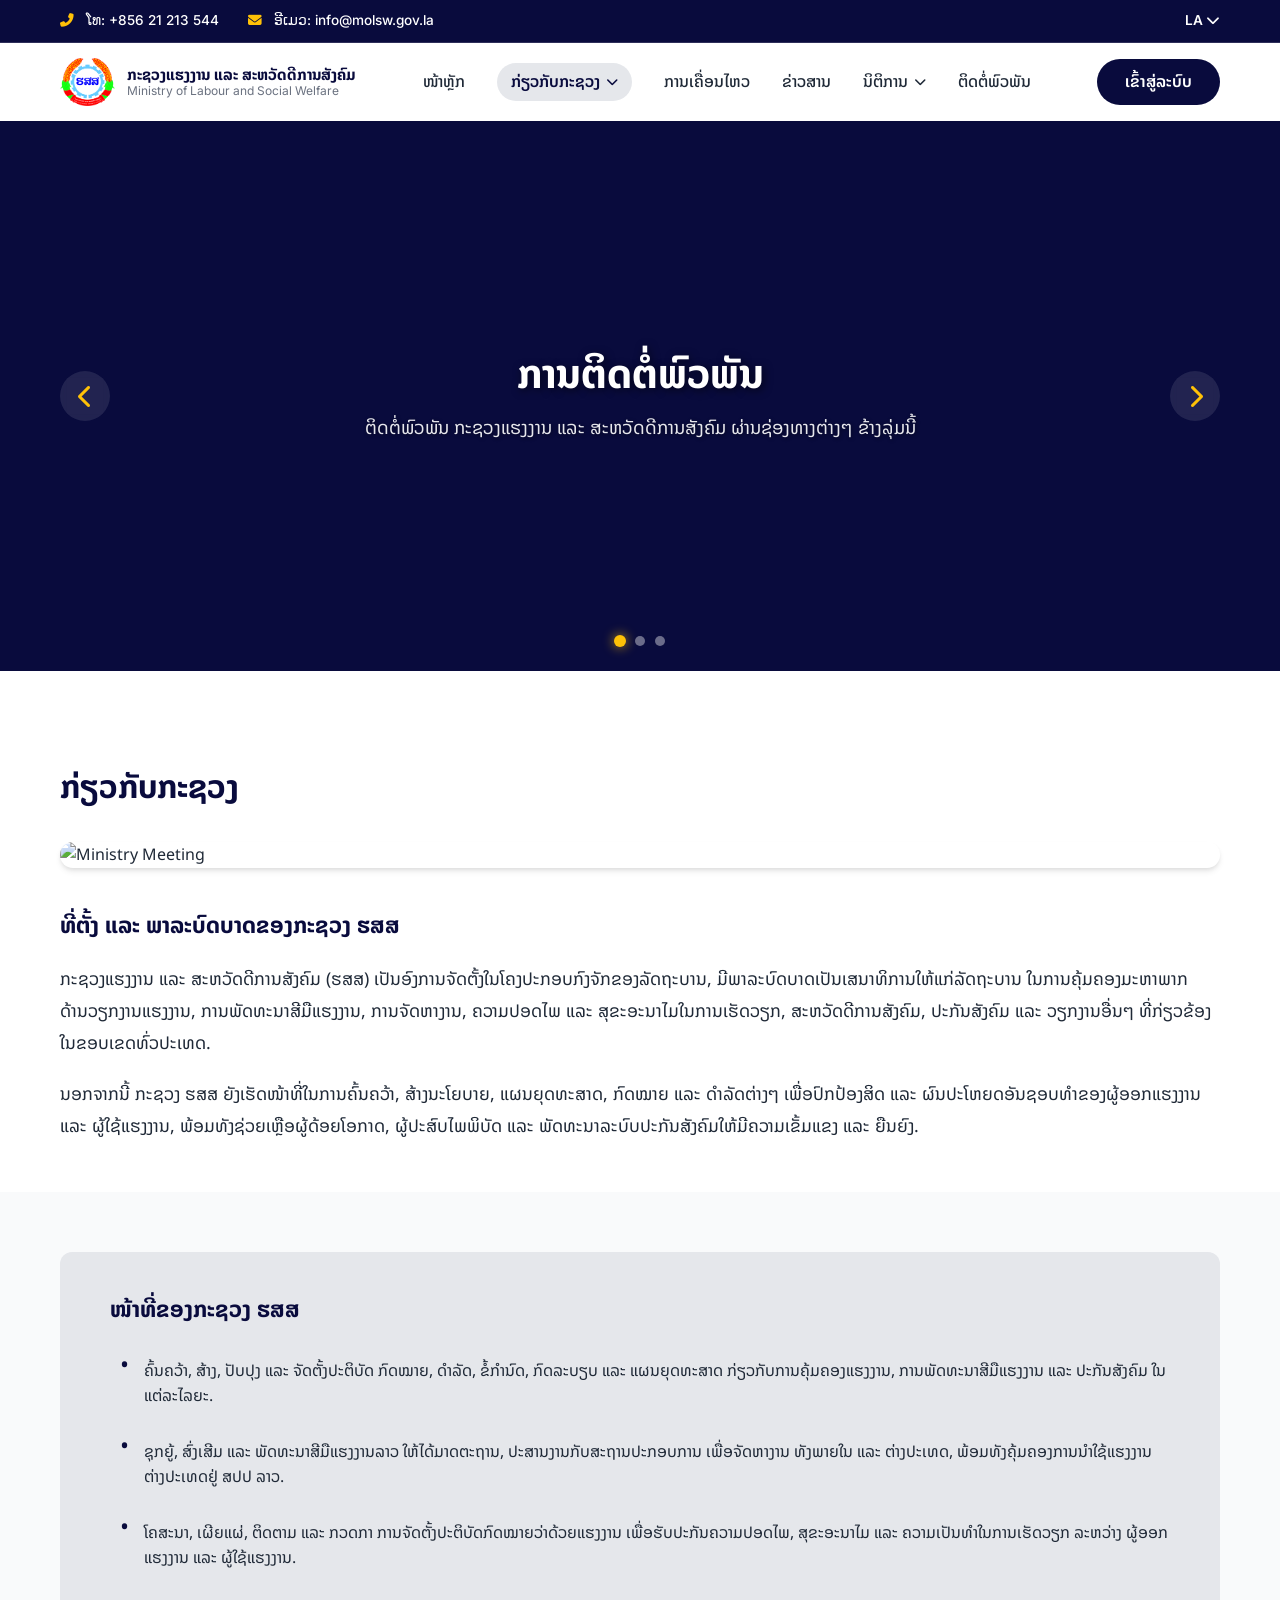
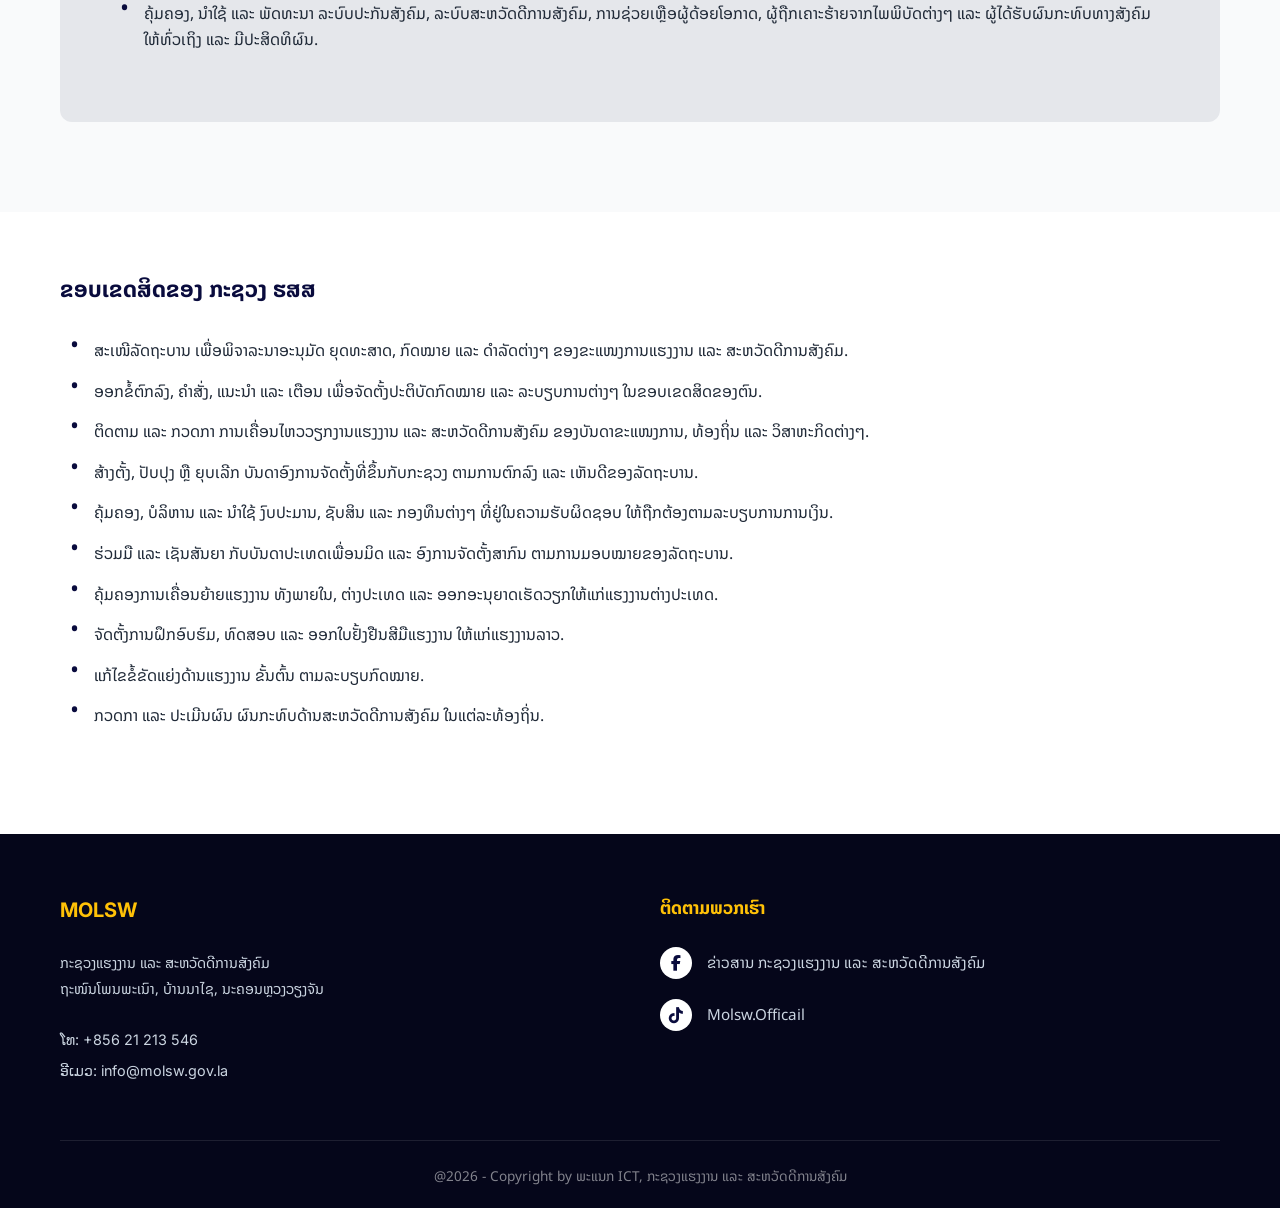
==== commit 201dea77: "new" ====
--- a/about.html
+++ b/about.html
@@ -103,7 +103,7 @@
                 this.parentElement.classList.toggle('open');
                 return false;
               "
-              >ມິຕິທຳ <i class="fas fa-chevron-down"></i
+              >ນິຕິການ <i class="fas fa-chevron-down"></i
             ></a>
             <ul class="dropdown-menu">
               <li><a href="policy.html?tab=decree">ນິຕິການ</a></li>
@@ -476,4 +476,3 @@
     </script>
   </body>
 </html>
-
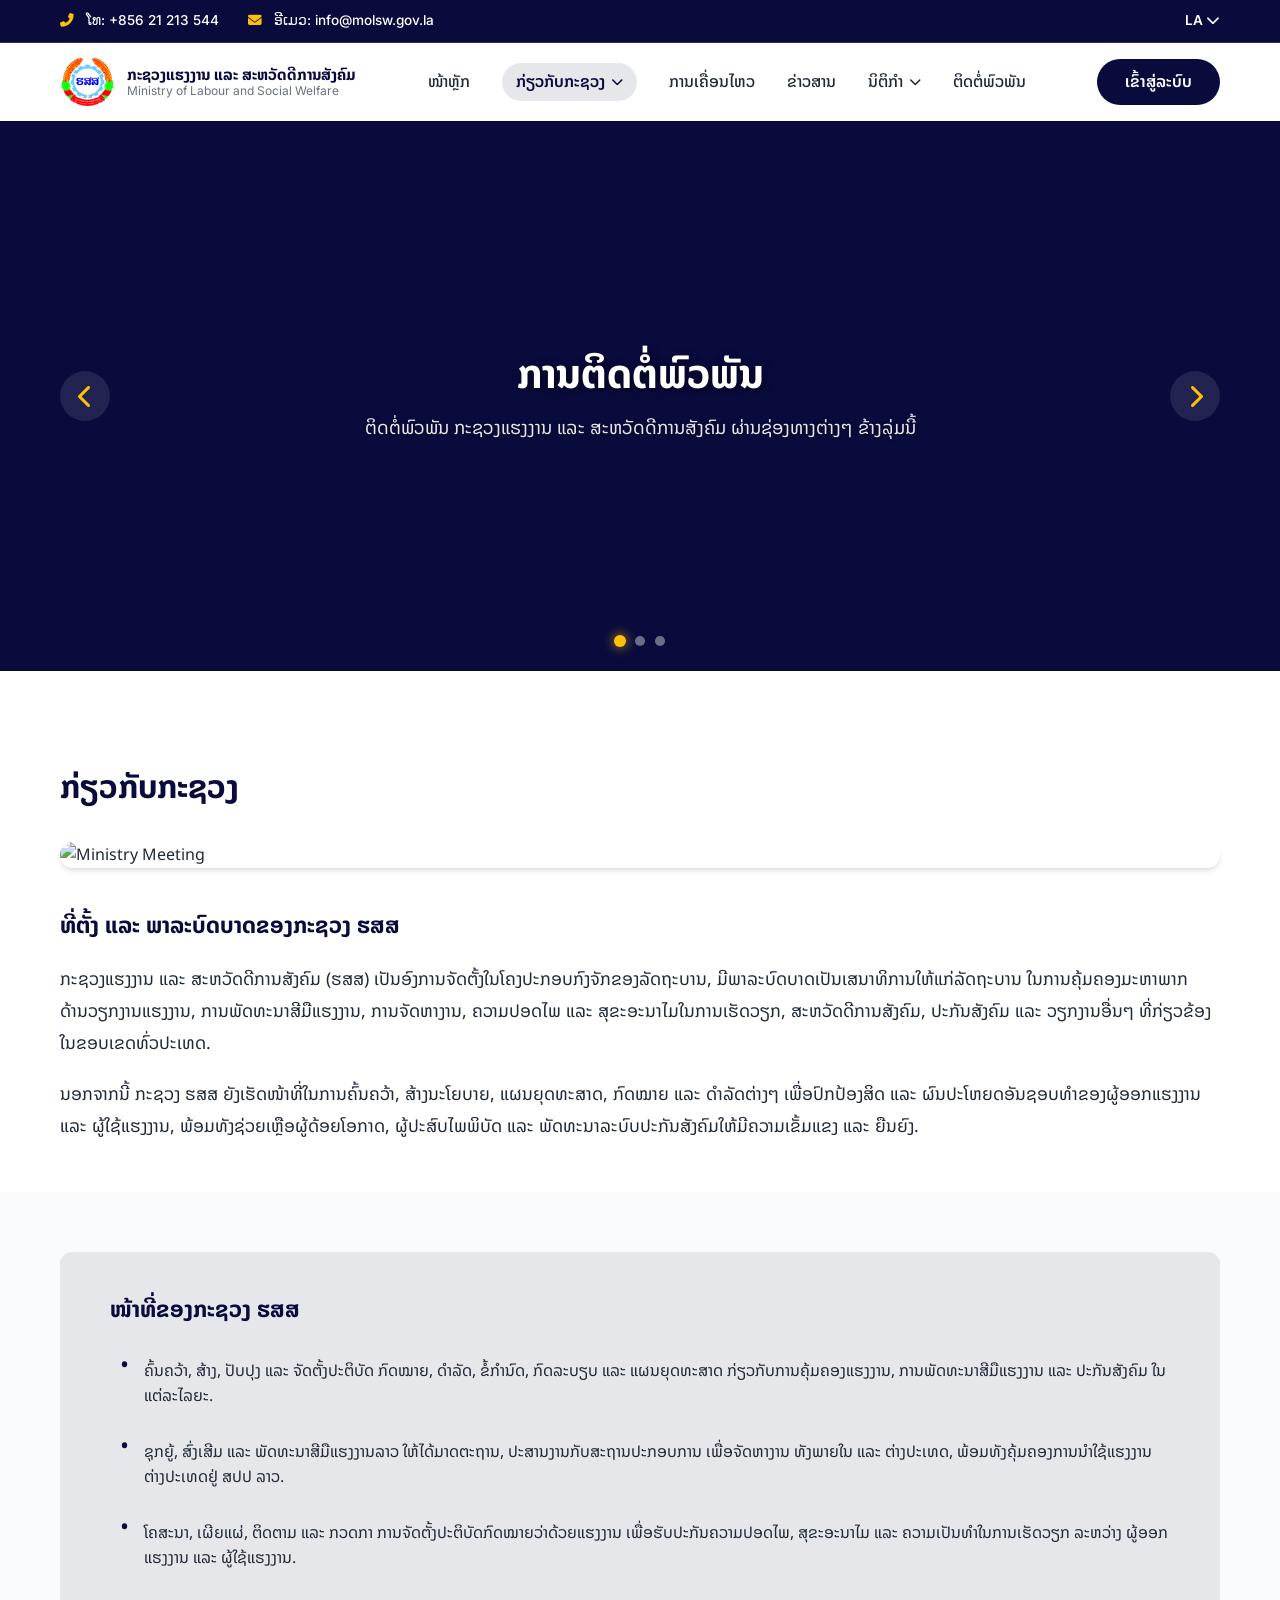
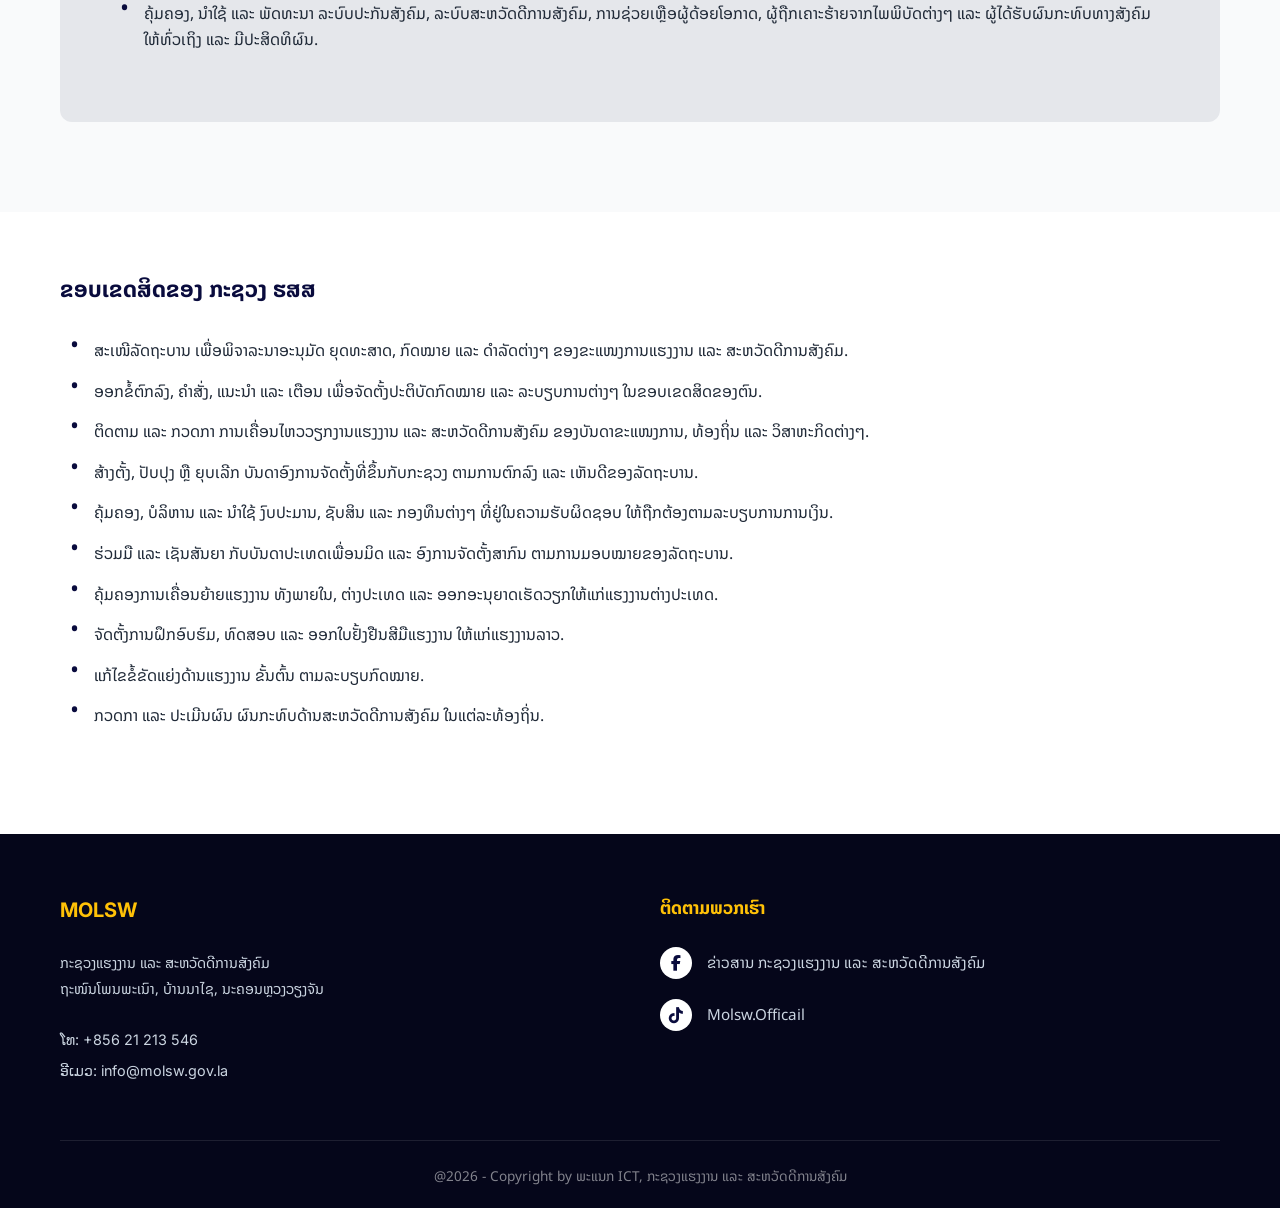
==== commit 7f4ac5b1: "update ນິຕິການ to ນິຕິກຳ" ====
--- a/about.html
+++ b/about.html
@@ -103,10 +103,10 @@
                 this.parentElement.classList.toggle('open');
                 return false;
               "
-              >ນິຕິການ <i class="fas fa-chevron-down"></i
+              >ນິຕິກຳ <i class="fas fa-chevron-down"></i
             ></a>
             <ul class="dropdown-menu">
-              <li><a href="policy.html?tab=decree">ນິຕິການ</a></li>
+              <li><a href="policy.html?tab=decree">ນິຕິກຳ</a></li>
               <li><a href="magazine.html">ວາລະສານ</a></li>
             </ul>
           </li>
